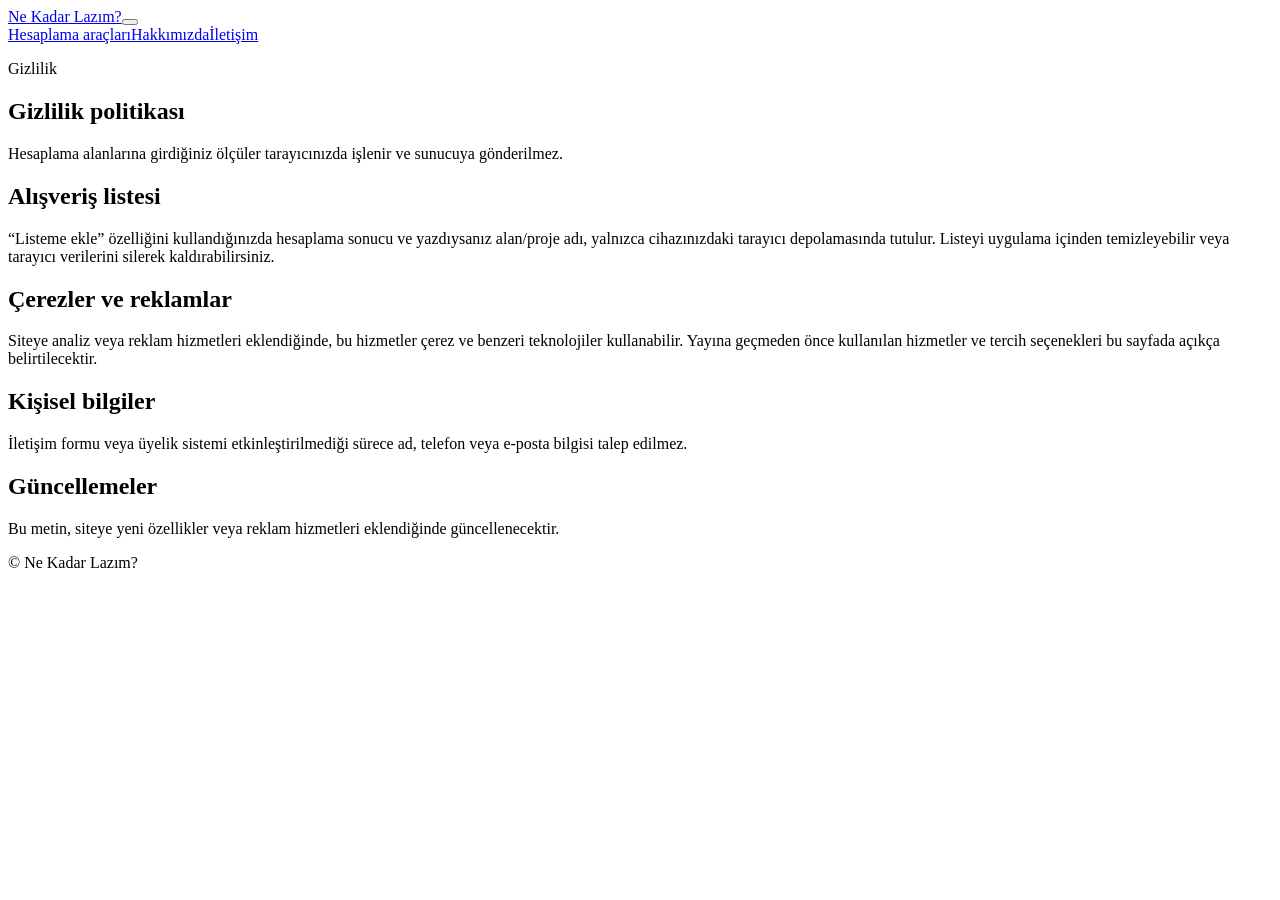
==== gizlilik.html @ e75b8c01 "gizlilik.html dosyasını ekle" ====
<!doctype html>
<html lang="tr">
  <head>
    <meta charset="utf-8"><meta name="viewport" content="width=device-width, initial-scale=1"><meta name="theme-color" content="#0d7c66">
    <meta name="description" content="Ne Kadar Lazım gizlilik bilgileri."><title>Gizlilik | Ne Kadar Lazım?</title><link rel="stylesheet" href="assets/styles.css">
  </head>
  <body>
    <header class="site-header"><div class="container header-inner"><a class="brand" href="index.html"><span class="brand-mark" aria-hidden="true"></span><span>Ne Kadar Lazım?</span></a><button class="menu-button" type="button" aria-label="Menüyü aç" aria-expanded="false"><span></span></button><nav class="site-nav"><a href="index.html#araclar">Hesaplama araçları</a><a href="hakkimizda.html">Hakkımızda</a><a href="iletisim.html">İletişim</a></nav></div></header>
    <main class="content-page"><div class="container"><article class="content-card"><p class="eyebrow">Gizlilik</p><h1>Gizlilik politikası</h1><p>Hesaplama alanlarına girdiğiniz ölçüler tarayıcınızda işlenir ve sunucuya gönderilmez.</p><h2>Alışveriş listesi</h2><p>“Listeme ekle” özelliğini kullandığınızda hesaplama sonucu ve yazdıysanız alan/proje adı, yalnızca cihazınızdaki tarayıcı depolamasında tutulur. Listeyi uygulama içinden temizleyebilir veya tarayıcı verilerini silerek kaldırabilirsiniz.</p><h2>Çerezler ve reklamlar</h2><p>Siteye analiz veya reklam hizmetleri eklendiğinde, bu hizmetler çerez ve benzeri teknolojiler kullanabilir. Yayına geçmeden önce kullanılan hizmetler ve tercih seçenekleri bu sayfada açıkça belirtilecektir.</p><h2>Kişisel bilgiler</h2><p>İletişim formu veya üyelik sistemi etkinleştirilmediği sürece ad, telefon veya e-posta bilgisi talep edilmez.</p><h2>Güncellemeler</h2><p>Bu metin, siteye yeni özellikler veya reklam hizmetleri eklendiğinde güncellenecektir.</p></article></div></main>
    <footer class="site-footer"><div class="container"><div class="footer-bottom">© <span data-current-year></span> Ne Kadar Lazım?</div></div></footer><script type="module" src="assets/site.js"></script>
  </body>
</html>
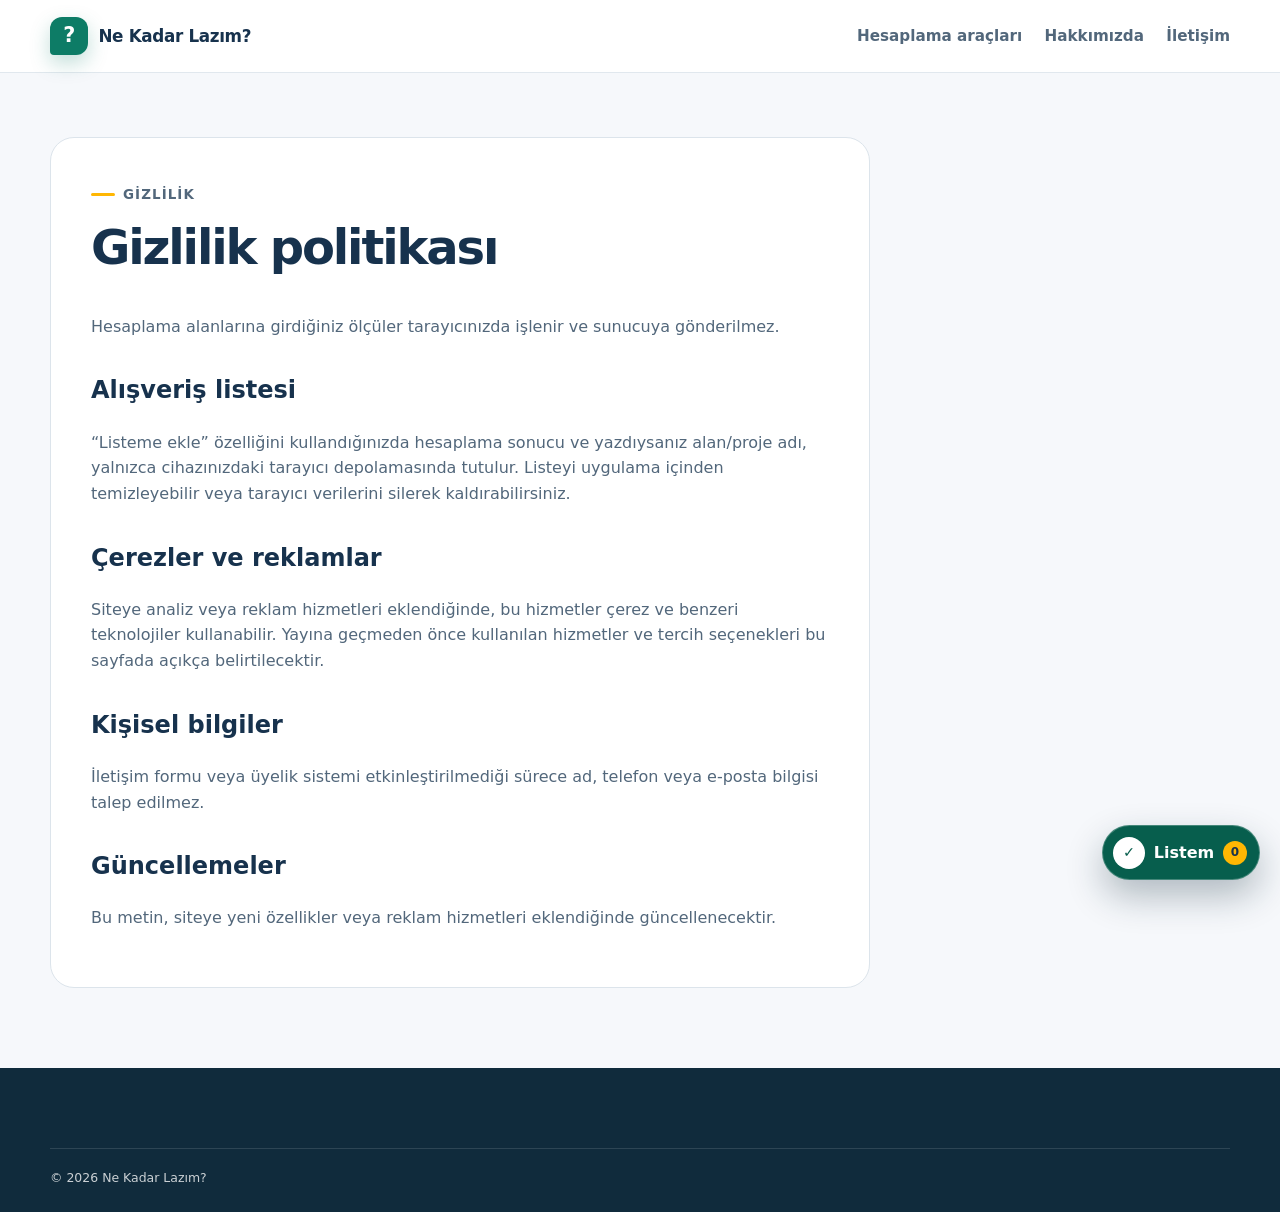
==== commit 551eaf7f: "Satıcı teklif talebi akışını ekle" ====
--- a/gizlilik.html
+++ b/gizlilik.html
@@ -2,11 +2,11 @@
 <html lang="tr">
   <head>
     <meta charset="utf-8"><meta name="viewport" content="width=device-width, initial-scale=1"><meta name="theme-color" content="#0d7c66">
-    <meta name="description" content="Ne Kadar Lazım gizlilik bilgileri."><title>Gizlilik | Ne Kadar Lazım?</title><link rel="stylesheet" href="assets/styles.css">
+    <meta name="description" content="Ne Kadar Lazım gizlilik bilgileri."><title>Gizlilik | Ne Kadar Lazım?</title><link rel="stylesheet" href="assets/styles.css?v=20260723-01">
   </head>
   <body>
     <header class="site-header"><div class="container header-inner"><a class="brand" href="index.html"><span class="brand-mark" aria-hidden="true"></span><span>Ne Kadar Lazım?</span></a><button class="menu-button" type="button" aria-label="Menüyü aç" aria-expanded="false"><span></span></button><nav class="site-nav"><a href="index.html#araclar">Hesaplama araçları</a><a href="hakkimizda.html">Hakkımızda</a><a href="iletisim.html">İletişim</a></nav></div></header>
     <main class="content-page"><div class="container"><article class="content-card"><p class="eyebrow">Gizlilik</p><h1>Gizlilik politikası</h1><p>Hesaplama alanlarına girdiğiniz ölçüler tarayıcınızda işlenir ve sunucuya gönderilmez.</p><h2>Alışveriş listesi</h2><p>“Listeme ekle” özelliğini kullandığınızda hesaplama sonucu ve yazdıysanız alan/proje adı, yalnızca cihazınızdaki tarayıcı depolamasında tutulur. Listeyi uygulama içinden temizleyebilir veya tarayıcı verilerini silerek kaldırabilirsiniz.</p><h2>Çerezler ve reklamlar</h2><p>Siteye analiz veya reklam hizmetleri eklendiğinde, bu hizmetler çerez ve benzeri teknolojiler kullanabilir. Yayına geçmeden önce kullanılan hizmetler ve tercih seçenekleri bu sayfada açıkça belirtilecektir.</p><h2>Kişisel bilgiler</h2><p>İletişim formu veya üyelik sistemi etkinleştirilmediği sürece ad, telefon veya e-posta bilgisi talep edilmez.</p><h2>Güncellemeler</h2><p>Bu metin, siteye yeni özellikler veya reklam hizmetleri eklendiğinde güncellenecektir.</p></article></div></main>
-    <footer class="site-footer"><div class="container"><div class="footer-bottom">© <span data-current-year></span> Ne Kadar Lazım?</div></div></footer><script type="module" src="assets/site.js"></script>
+    <footer class="site-footer"><div class="container"><div class="footer-bottom">© <span data-current-year></span> Ne Kadar Lazım?</div></div></footer><script type="module" src="assets/site.js?v=20260723-01"></script>
   </body>
 </html>
--- a/assets/styles.css
+++ b/assets/styles.css
@@ -0,0 +1,1801 @@
+:root {
+  --ink: #17324d;
+  --ink-soft: #52677b;
+  --brand: #0d7c66;
+  --brand-dark: #075e4d;
+  --brand-soft: #e6f6f1;
+  --accent: #ffb703;
+  --surface: #ffffff;
+  --background: #f6f8fb;
+  --line: #dce4eb;
+  --danger: #bb3e03;
+  --shadow: 0 18px 50px rgba(23, 50, 77, 0.1);
+  --radius-lg: 24px;
+  --radius-md: 16px;
+  --radius-sm: 10px;
+  --max-width: 1180px;
+}
+
+* {
+  box-sizing: border-box;
+}
+
+html {
+  scroll-behavior: smooth;
+}
+
+body {
+  margin: 0;
+  color: var(--ink);
+  background: var(--background);
+  font-family: Inter, ui-sans-serif, system-ui, -apple-system, BlinkMacSystemFont, "Segoe UI", sans-serif;
+  line-height: 1.6;
+  -webkit-font-smoothing: antialiased;
+}
+
+a {
+  color: inherit;
+  text-decoration: none;
+}
+
+button,
+input,
+select {
+  font: inherit;
+}
+
+button,
+a {
+  -webkit-tap-highlight-color: transparent;
+}
+
+.skip-link {
+  position: fixed;
+  left: 1rem;
+  top: -5rem;
+  z-index: 100;
+  padding: 0.75rem 1rem;
+  color: white;
+  background: var(--brand-dark);
+  border-radius: 0.5rem;
+}
+
+.skip-link:focus {
+  top: 1rem;
+}
+
+.container {
+  width: min(calc(100% - 2rem), var(--max-width));
+  margin-inline: auto;
+}
+
+.site-header {
+  position: sticky;
+  top: 0;
+  z-index: 20;
+  background: rgba(255, 255, 255, 0.94);
+  border-bottom: 1px solid rgba(220, 228, 235, 0.85);
+  backdrop-filter: blur(14px);
+}
+
+.header-inner {
+  position: relative;
+  min-height: 72px;
+  display: flex;
+  align-items: center;
+  justify-content: space-between;
+  gap: 1rem;
+}
+
+.brand {
+  display: inline-flex;
+  align-items: center;
+  gap: 0.65rem;
+  font-size: 1.05rem;
+  font-weight: 850;
+  letter-spacing: -0.02em;
+}
+
+.brand-mark {
+  width: 38px;
+  height: 38px;
+  display: grid;
+  place-items: center;
+  color: white;
+  background: var(--brand);
+  border-radius: 12px 12px 12px 4px;
+  box-shadow: 0 8px 20px rgba(13, 124, 102, 0.25);
+}
+
+.brand-mark::before {
+  content: "?";
+  font-size: 1.3rem;
+  font-weight: 900;
+}
+
+.site-nav {
+  display: flex;
+  align-items: center;
+  gap: 1.4rem;
+  font-size: 0.95rem;
+  font-weight: 700;
+}
+
+.site-nav a {
+  color: var(--ink-soft);
+}
+
+.site-nav a:hover,
+.site-nav a:focus-visible {
+  color: var(--brand);
+}
+
+.nav-cta {
+  padding: 0.55rem 0.9rem;
+  color: var(--brand-dark) !important;
+  background: var(--brand-soft);
+  border-radius: 999px;
+}
+
+.menu-button {
+  display: none;
+  width: 44px;
+  height: 44px;
+  padding: 0;
+  color: var(--ink);
+  background: white;
+  border: 1px solid var(--line);
+  border-radius: 12px;
+  cursor: pointer;
+}
+
+.menu-button span,
+.menu-button::before,
+.menu-button::after {
+  content: "";
+  display: block;
+  width: 20px;
+  height: 2px;
+  margin: 4px auto;
+  background: currentColor;
+  border-radius: 4px;
+}
+
+.hero {
+  overflow: hidden;
+  padding: 5.5rem 0 4.5rem;
+  background:
+    radial-gradient(circle at 15% 20%, rgba(255, 183, 3, 0.2), transparent 26rem),
+    radial-gradient(circle at 85% 15%, rgba(13, 124, 102, 0.18), transparent 24rem),
+    linear-gradient(145deg, #f9fffd 0%, #f7f9fc 66%);
+}
+
+.hero-grid {
+  display: grid;
+  grid-template-columns: minmax(0, 1.15fr) minmax(320px, 0.85fr);
+  align-items: center;
+  gap: 4rem;
+}
+
+.eyebrow {
+  display: inline-flex;
+  align-items: center;
+  gap: 0.5rem;
+  margin: 0 0 1rem;
+  color: var(--brand-dark);
+  font-size: 0.84rem;
+  font-weight: 850;
+  letter-spacing: 0.08em;
+  text-transform: uppercase;
+}
+
+.eyebrow::before {
+  content: "";
+  width: 24px;
+  height: 3px;
+  background: var(--accent);
+  border-radius: 99px;
+}
+
+.hero h1,
+.tool-hero h1 {
+  max-width: 800px;
+  margin: 0;
+  font-size: clamp(2.45rem, 7vw, 4.8rem);
+  line-height: 1.02;
+  letter-spacing: -0.055em;
+}
+
+.hero h1 em {
+  color: var(--brand);
+  font-style: normal;
+}
+
+.hero-copy {
+  max-width: 650px;
+  margin: 1.35rem 0 2rem;
+  color: var(--ink-soft);
+  font-size: clamp(1.05rem, 2vw, 1.25rem);
+}
+
+.hero-actions {
+  display: flex;
+  flex-wrap: wrap;
+  align-items: center;
+  gap: 0.9rem;
+}
+
+.primary-button,
+.secondary-button {
+  min-height: 48px;
+  display: inline-flex;
+  align-items: center;
+  justify-content: center;
+  padding: 0.8rem 1.25rem;
+  border: 0;
+  border-radius: 12px;
+  font-weight: 800;
+  cursor: pointer;
+  transition: transform 160ms ease, box-shadow 160ms ease, background 160ms ease;
+}
+
+.primary-button {
+  color: white;
+  background: var(--brand);
+  box-shadow: 0 12px 28px rgba(13, 124, 102, 0.25);
+}
+
+.primary-button:hover {
+  background: var(--brand-dark);
+  transform: translateY(-1px);
+}
+
+.secondary-button {
+  color: var(--ink);
+  background: white;
+  border: 1px solid var(--line);
+}
+
+.hero-proof {
+  margin-top: 1.4rem;
+  color: var(--ink-soft);
+  font-size: 0.9rem;
+}
+
+.hero-proof strong {
+  color: var(--ink);
+}
+
+.hero-visual {
+  position: relative;
+  min-height: 420px;
+  display: grid;
+  place-items: center;
+}
+
+.visual-card {
+  position: relative;
+  z-index: 2;
+  width: min(100%, 390px);
+  padding: 1.5rem;
+  background: rgba(255, 255, 255, 0.96);
+  border: 1px solid white;
+  border-radius: var(--radius-lg);
+  box-shadow: var(--shadow);
+  transform: rotate(2deg);
+}
+
+.visual-card::before {
+  content: "Hızlı örnek";
+  display: inline-flex;
+  padding: 0.35rem 0.65rem;
+  color: var(--brand-dark);
+  background: var(--brand-soft);
+  border-radius: 99px;
+  font-size: 0.76rem;
+  font-weight: 850;
+}
+
+.visual-card h2 {
+  margin: 1rem 0 1.2rem;
+  font-size: 1.35rem;
+  line-height: 1.25;
+}
+
+.mock-fields {
+  display: grid;
+  grid-template-columns: 1fr 1fr;
+  gap: 0.65rem;
+}
+
+.mock-field {
+  padding: 0.75rem;
+  color: var(--ink-soft);
+  background: var(--background);
+  border: 1px solid var(--line);
+  border-radius: 10px;
+  font-size: 0.82rem;
+}
+
+.mock-field strong {
+  display: block;
+  margin-top: 0.2rem;
+  color: var(--ink);
+  font-size: 1rem;
+}
+
+.mock-result {
+  margin-top: 0.8rem;
+  padding: 1rem;
+  color: white;
+  background: var(--brand);
+  border-radius: 14px;
+}
+
+.mock-result small,
+.mock-result strong {
+  display: block;
+}
+
+.mock-result strong {
+  margin-top: 0.15rem;
+  font-size: 1.5rem;
+}
+
+.visual-blob {
+  position: absolute;
+  width: 340px;
+  height: 340px;
+  background: var(--accent);
+  border-radius: 42% 58% 62% 38% / 40% 45% 55% 60%;
+  opacity: 0.18;
+  animation: blob 10s ease-in-out infinite alternate;
+}
+
+@keyframes blob {
+  to {
+    border-radius: 58% 42% 35% 65% / 55% 62% 38% 45%;
+    transform: rotate(12deg) scale(1.06);
+  }
+}
+
+.section {
+  padding: 5rem 0;
+}
+
+.section-white {
+  background: white;
+}
+
+.section-heading {
+  max-width: 720px;
+  margin-bottom: 2rem;
+}
+
+.section-heading h2 {
+  margin: 0 0 0.65rem;
+  font-size: clamp(1.9rem, 4vw, 3rem);
+  line-height: 1.12;
+  letter-spacing: -0.04em;
+}
+
+.section-heading p {
+  margin: 0;
+  color: var(--ink-soft);
+  font-size: 1.05rem;
+}
+
+.search-box {
+  position: relative;
+  max-width: 650px;
+  margin-bottom: 2rem;
+}
+
+.search-box input {
+  width: 100%;
+  min-height: 56px;
+  padding: 0.8rem 1rem 0.8rem 3rem;
+  color: var(--ink);
+  background: white;
+  border: 1px solid var(--line);
+  border-radius: 14px;
+  outline: none;
+  box-shadow: 0 10px 30px rgba(23, 50, 77, 0.06);
+}
+
+.search-box input:focus {
+  border-color: var(--brand);
+  box-shadow: 0 0 0 4px rgba(13, 124, 102, 0.12);
+}
+
+.search-box::before {
+  content: "⌕";
+  position: absolute;
+  left: 1rem;
+  top: 50%;
+  color: var(--brand);
+  font-size: 1.5rem;
+  transform: translateY(-52%);
+}
+
+.tool-grid {
+  display: grid;
+  grid-template-columns: repeat(3, minmax(0, 1fr));
+  gap: 1rem;
+}
+
+.tool-card {
+  min-height: 210px;
+  display: flex;
+  flex-direction: column;
+  padding: 1.4rem;
+  background: white;
+  border: 1px solid var(--line);
+  border-radius: var(--radius-md);
+  box-shadow: 0 10px 30px rgba(23, 50, 77, 0.05);
+  transition: transform 180ms ease, border-color 180ms ease, box-shadow 180ms ease;
+}
+
+.tool-card:hover {
+  border-color: rgba(13, 124, 102, 0.45);
+  box-shadow: 0 18px 40px rgba(23, 50, 77, 0.1);
+  transform: translateY(-3px);
+}
+
+.tool-icon {
+  width: 48px;
+  height: 48px;
+  display: grid;
+  place-items: center;
+  margin-bottom: 1rem;
+  background: var(--brand-soft);
+  border-radius: 14px;
+  font-size: 1.4rem;
+}
+
+.tool-card h3 {
+  margin: 0 0 0.4rem;
+  font-size: 1.12rem;
+  letter-spacing: -0.02em;
+}
+
+.tool-card p {
+  margin: 0 0 1rem;
+  color: var(--ink-soft);
+  font-size: 0.93rem;
+}
+
+.tool-link {
+  margin-top: auto;
+  color: var(--brand);
+  font-size: 0.9rem;
+  font-weight: 850;
+}
+
+.tool-link::after {
+  content: " →";
+}
+
+.empty-state {
+  padding: 2rem;
+  text-align: center;
+  color: var(--ink-soft);
+  background: white;
+  border: 1px dashed var(--line);
+  border-radius: var(--radius-md);
+}
+
+.feature-grid {
+  display: grid;
+  grid-template-columns: repeat(3, 1fr);
+  gap: 1.25rem;
+}
+
+.feature {
+  padding: 1.4rem;
+  background: var(--background);
+  border-radius: var(--radius-md);
+}
+
+.feature-number {
+  width: 36px;
+  height: 36px;
+  display: grid;
+  place-items: center;
+  color: white;
+  background: var(--brand);
+  border-radius: 10px;
+  font-weight: 900;
+}
+
+.feature h3 {
+  margin: 1rem 0 0.35rem;
+}
+
+.feature p {
+  margin: 0;
+  color: var(--ink-soft);
+}
+
+.ad-slot {
+  min-height: 110px;
+  display: grid;
+  place-items: center;
+  padding: 1rem;
+  color: #8493a1;
+  background: #f1f4f7;
+  border: 1px dashed #cbd5dd;
+  border-radius: 12px;
+  font-size: 0.75rem;
+  letter-spacing: 0.05em;
+  text-align: center;
+  text-transform: uppercase;
+}
+
+/* Gerçek reklam kodu bağlanana kadar boş yer tutucuları ziyaretçiden gizle. */
+body:not(.ads-enabled) .ad-slot {
+  display: none;
+}
+
+.home-ad {
+  margin-top: 2rem;
+}
+
+.faq-list {
+  display: grid;
+  gap: 0.75rem;
+}
+
+.faq-list details {
+  padding: 1rem 1.1rem;
+  background: white;
+  border: 1px solid var(--line);
+  border-radius: 12px;
+}
+
+.faq-list summary {
+  font-weight: 800;
+  cursor: pointer;
+}
+
+.faq-list p {
+  margin: 0.75rem 0 0;
+  color: var(--ink-soft);
+}
+
+.tool-hero {
+  padding: 3.5rem 0 2.5rem;
+  background: linear-gradient(155deg, #f0fbf8 0%, #f7f9fc 70%);
+}
+
+.breadcrumbs {
+  display: flex;
+  flex-wrap: wrap;
+  align-items: center;
+  gap: 0.45rem;
+  margin-bottom: 1rem;
+  color: var(--ink-soft);
+  font-size: 0.86rem;
+}
+
+.breadcrumbs a {
+  color: var(--brand);
+  font-weight: 750;
+}
+
+.tool-hero h1 {
+  font-size: clamp(2.3rem, 6vw, 4rem);
+}
+
+.tool-hero p {
+  max-width: 680px;
+  margin: 1rem 0 0;
+  color: var(--ink-soft);
+  font-size: 1.08rem;
+}
+
+.tool-main {
+  padding: 3rem 0 5rem;
+}
+
+.tool-layout {
+  display: grid;
+  grid-template-columns: minmax(0, 1fr) 290px;
+  align-items: start;
+  gap: 1.5rem;
+}
+
+.calculator-card {
+  overflow: hidden;
+  background: white;
+  border: 1px solid var(--line);
+  border-radius: var(--radius-lg);
+  box-shadow: var(--shadow);
+}
+
+.calculator-title {
+  padding: 1.7rem 1.7rem 1.2rem;
+}
+
+.calculator-title h2 {
+  margin: 0.6rem 0 0.25rem;
+  font-size: 1.55rem;
+  letter-spacing: -0.03em;
+}
+
+.calculator-title p {
+  margin: 0;
+  color: var(--ink-soft);
+}
+
+.calculator-badge {
+  display: inline-flex;
+  padding: 0.3rem 0.6rem;
+  color: var(--brand-dark);
+  background: var(--brand-soft);
+  border-radius: 99px;
+  font-size: 0.75rem;
+  font-weight: 850;
+}
+
+.calculator-form {
+  padding: 0 1.7rem 1.7rem;
+}
+
+.form-grid {
+  display: grid;
+  grid-template-columns: repeat(2, minmax(0, 1fr));
+  gap: 1rem;
+}
+
+.field {
+  display: grid;
+  gap: 0.4rem;
+  color: var(--ink);
+  font-size: 0.88rem;
+  font-weight: 750;
+}
+
+.field small {
+  color: var(--ink-soft);
+  font-size: 0.76rem;
+  font-weight: 650;
+}
+
+.project-field {
+  grid-column: 1 / -1;
+}
+
+.input-wrap {
+  position: relative;
+  display: block;
+}
+
+.field input,
+.field select,
+.field textarea {
+  width: 100%;
+  min-height: 48px;
+  padding: 0.65rem 3.5rem 0.65rem 0.8rem;
+  color: var(--ink);
+  background: var(--surface);
+  border: 1px solid var(--line);
+  border-radius: 10px;
+  outline: none;
+  font-weight: 650;
+}
+
+.field textarea {
+  min-height: 92px;
+  resize: vertical;
+  font-family: inherit;
+  line-height: 1.45;
+}
+
+.description-field {
+  grid-column: 1 / -1;
+}
+
+.checkbox-field {
+  grid-column: 1 / -1;
+  display: inline-flex;
+  align-items: center;
+  justify-self: start;
+  gap: 0.5rem;
+  min-height: auto;
+  padding: 0.2rem 0;
+  background: transparent;
+  border: 0;
+  cursor: pointer;
+}
+
+.checkbox-field input {
+  flex: 0 0 auto;
+  width: 18px;
+  height: 18px;
+  min-height: 18px;
+  padding: 0;
+  margin: 0;
+  accent-color: var(--brand);
+}
+
+.form-guidance {
+  grid-column: 1 / -1;
+  padding: 0.9rem 1rem;
+  color: var(--ink-soft);
+  background: var(--background);
+  border-left: 3px solid var(--brand);
+  border-radius: 8px;
+  font-size: 0.8rem;
+}
+
+.interpretation-preview {
+  grid-column: 1 / -1;
+  margin: -0.15rem 0 0;
+  color: #7b8993;
+  font-size: 0.78rem;
+  font-style: italic;
+  font-weight: 500;
+  line-height: 1.45;
+}
+
+.form-guidance strong {
+  color: var(--ink);
+}
+
+.form-guidance ul {
+  margin: 0.45rem 0 0;
+  padding-left: 1.1rem;
+}
+
+.form-guidance li + li {
+  margin-top: 0.25rem;
+}
+
+.shared-fields,
+.multi-entry-list,
+.multi-entry,
+.entry-fields,
+.tool-tips,
+.multi-results {
+  grid-column: 1 / -1;
+}
+
+.shared-fields,
+.entry-fields {
+  display: grid;
+  grid-template-columns: repeat(2, minmax(0, 1fr));
+  gap: 1rem;
+}
+
+.multi-entry-list,
+.multi-results {
+  display: grid;
+  gap: 1rem;
+}
+
+.multi-entry {
+  padding: 1rem;
+  border: 1px solid #dbe7e3;
+  border-radius: 16px;
+  background: #f8fbfa;
+}
+
+.multi-entry-heading {
+  display: flex;
+  align-items: center;
+  justify-content: space-between;
+  gap: 1rem;
+  margin-bottom: 0.9rem;
+}
+
+.multi-entry-heading h3,
+.multi-result h3,
+.tool-tips h2 {
+  margin: 0;
+}
+
+.entry-name-field {
+  margin-bottom: 1rem;
+}
+
+.add-entry,
+.remove-entry {
+  border: 1px solid var(--brand);
+  border-radius: 10px;
+  background: #fff;
+  color: var(--brand-dark);
+  font: inherit;
+  font-weight: 700;
+  cursor: pointer;
+}
+
+.add-entry {
+  width: 100%;
+  padding: 0.8rem 1rem;
+}
+
+.remove-entry {
+  padding: 0.4rem 0.7rem;
+  border-color: #ddb9b9;
+  color: #9d3434;
+}
+
+.multi-result {
+  padding: 1rem;
+  border: 1px solid rgba(255, 255, 255, 0.2);
+  border-radius: 16px;
+  background: rgba(255, 255, 255, 0.08);
+}
+
+.multi-result > h3 {
+  margin-bottom: 0.75rem;
+  color: white;
+}
+
+.tool-tips {
+  margin-top: 1.25rem;
+  padding: 1.25rem;
+  border-radius: 16px;
+  background: #f1f8f6;
+}
+
+.tool-tips h2 {
+  font-size: 1.15rem;
+}
+
+.tool-tips ul {
+  margin: 0.85rem 0 0;
+  padding-left: 1.2rem;
+  color: var(--ink-soft);
+}
+
+.tool-tips li + li {
+  margin-top: 0.45rem;
+}
+
+.field select {
+  padding-right: 0.8rem;
+}
+
+.field input:focus,
+.field select:focus,
+.field textarea:focus {
+  border-color: var(--brand);
+  box-shadow: 0 0 0 3px rgba(13, 124, 102, 0.12);
+}
+
+.field.is-invalid input,
+.field.is-invalid select {
+  border-color: var(--danger);
+  box-shadow: 0 0 0 3px rgba(187, 62, 3, 0.1);
+}
+
+.field-unit {
+  position: absolute;
+  right: 0.8rem;
+  top: 50%;
+  color: var(--ink-soft);
+  font-size: 0.8rem;
+  font-weight: 700;
+  transform: translateY(-50%);
+  pointer-events: none;
+}
+
+.calculate-button {
+  width: 100%;
+  margin-top: 1.25rem;
+}
+
+.live-hint,
+.form-message {
+  margin: 0.65rem 0 0;
+  font-size: 0.78rem;
+  text-align: center;
+}
+
+.live-hint {
+  color: var(--ink-soft);
+}
+
+.form-message {
+  color: var(--danger);
+  font-weight: 750;
+}
+
+.calculator-result {
+  padding: 1.7rem;
+  color: white;
+  background: linear-gradient(145deg, var(--brand) 0%, var(--brand-dark) 100%);
+}
+
+.result-heading span,
+.result-heading strong {
+  display: block;
+}
+
+.result-ready {
+  display: flex;
+  align-items: center;
+  gap: 0.85rem;
+}
+
+.result-ready-icon {
+  flex: 0 0 auto;
+  width: 46px;
+  height: 46px;
+  display: grid;
+  place-items: center;
+  color: var(--brand-dark);
+  background: white;
+  border-radius: 50%;
+  font-size: 1.35rem;
+  font-weight: 900;
+}
+
+.result-ready strong,
+.result-ready div > span {
+  display: block;
+}
+
+.result-ready strong {
+  color: white;
+  font-size: 1.25rem;
+}
+
+.result-ready div > span {
+  margin-top: 0.15rem;
+  color: rgba(255, 255, 255, 0.76);
+  font-size: 0.82rem;
+}
+
+.result-heading span {
+  color: rgba(255, 255, 255, 0.75);
+  font-size: 0.82rem;
+  font-weight: 700;
+}
+
+.result-heading strong {
+  margin-top: 0.2rem;
+  font-size: clamp(1.7rem, 5vw, 2.5rem);
+  line-height: 1.15;
+  letter-spacing: -0.04em;
+}
+
+.result-list {
+  display: grid;
+  grid-template-columns: repeat(3, 1fr);
+  gap: 0.65rem;
+  margin: 1.4rem 0 0;
+}
+
+.result-list div {
+  padding: 0.8rem;
+  background: rgba(255, 255, 255, 0.1);
+  border: 1px solid rgba(255, 255, 255, 0.12);
+  border-radius: 10px;
+}
+
+.result-list dt {
+  color: rgba(255, 255, 255, 0.72);
+  font-size: 0.75rem;
+}
+
+.result-list dd {
+  margin: 0.2rem 0 0;
+  font-size: 0.95rem;
+  font-weight: 850;
+}
+
+body[data-tool="boya"] .result-list div:nth-child(6) {
+  grid-column: 1;
+  grid-row: 3;
+}
+
+body[data-tool="boya"] .result-list div:nth-child(7) {
+  grid-column: 2;
+  grid-row: 3;
+}
+
+body[data-tool="boya"] .result-list div:nth-child(8) {
+  grid-column: 3;
+  grid-row: 3;
+}
+
+.result-note {
+  margin: 0.35rem 0 0;
+  color: rgba(255, 255, 255, 0.82);
+  font-size: 0.8rem;
+  line-height: 1.55;
+}
+
+.result-advice {
+  margin-top: 1rem;
+  padding: 1rem;
+  background: rgba(255, 255, 255, 0.1);
+  border: 1px solid rgba(255, 255, 255, 0.14);
+  border-radius: 10px;
+}
+
+.result-advice > strong {
+  display: block;
+  color: white;
+  font-size: 0.95rem;
+}
+
+.master-guide {
+  display: grid;
+  grid-template-columns: repeat(3, minmax(0, 1fr));
+  gap: 14px;
+  margin-top: 18px;
+}
+
+.master-guide-section {
+  padding: 18px;
+  border: 1px solid rgba(255, 255, 255, 0.2);
+  border-radius: 18px;
+  background: rgba(255, 255, 255, 0.09);
+}
+
+.master-guide-section h3 {
+  display: flex;
+  align-items: center;
+  gap: 9px;
+  margin: 0 0 12px;
+  font-size: 1rem;
+  color: #fff;
+}
+
+.master-guide-section h3 span {
+  display: grid;
+  width: 28px;
+  height: 28px;
+  place-items: center;
+  border-radius: 50%;
+  background: rgba(255, 255, 255, 0.16);
+  font-size: 0.85rem;
+}
+
+.master-guide-section ul,
+.master-guide-section ol {
+  display: grid;
+  gap: 9px;
+  margin: 0;
+  padding-left: 20px;
+}
+
+.master-guide-section li {
+  line-height: 1.45;
+  color: rgba(255, 255, 255, 0.9);
+}
+
+.result-actions {
+  display: flex;
+  flex-wrap: wrap;
+  gap: 0.6rem;
+  margin-top: 1rem;
+}
+
+.result-action {
+  margin-top: 1rem;
+  padding: 0.55rem 0.8rem;
+  color: white;
+  background: rgba(255, 255, 255, 0.14);
+  border: 1px solid rgba(255, 255, 255, 0.22);
+  border-radius: 9px;
+  font-size: 0.8rem;
+  font-weight: 800;
+  cursor: pointer;
+}
+
+.result-actions .result-action {
+  margin-top: 0;
+}
+
+.result-action.add-result {
+  color: var(--brand-dark);
+  background: white;
+  border-color: white;
+}
+
+.result-invalid {
+  margin: 0;
+  padding: 1rem;
+  color: white;
+  background: rgba(255, 255, 255, 0.12);
+  border: 1px solid rgba(255, 255, 255, 0.18);
+  border-radius: 10px;
+  font-weight: 750;
+}
+
+.shopping-list-trigger {
+  position: fixed;
+  right: 1.25rem;
+  bottom: 1.25rem;
+  z-index: 35;
+  min-height: 52px;
+  display: inline-flex;
+  align-items: center;
+  gap: 0.55rem;
+  padding: 0.65rem 0.75rem 0.65rem 0.65rem;
+  color: white;
+  background: var(--brand-dark);
+  border: 1px solid rgba(255, 255, 255, 0.25);
+  border-radius: 999px;
+  box-shadow: 0 16px 36px rgba(16, 43, 60, 0.3);
+  font-weight: 850;
+  cursor: pointer;
+}
+
+.shopping-list-trigger:hover,
+.shopping-list-trigger:focus-visible {
+  background: var(--brand);
+}
+
+.shopping-list-icon {
+  width: 32px;
+  height: 32px;
+  display: grid;
+  place-items: center;
+  color: var(--brand-dark);
+  background: white;
+  border-radius: 50%;
+  font-size: 0.9rem;
+}
+
+.shopping-list-count {
+  min-width: 24px;
+  height: 24px;
+  display: grid;
+  place-items: center;
+  padding-inline: 0.35rem;
+  color: var(--ink);
+  background: var(--accent);
+  border-radius: 99px;
+  font-size: 0.75rem;
+}
+
+.shopping-list-dialog {
+  width: min(calc(100% - 2rem), 680px);
+  max-height: min(88dvh, 820px);
+  padding: 0;
+  color: var(--ink);
+  background: white;
+  border: 1px solid var(--line);
+  border-radius: 22px;
+  box-shadow: 0 30px 90px rgba(16, 43, 60, 0.35);
+}
+
+.shopping-list-dialog::backdrop {
+  background: rgba(16, 43, 60, 0.62);
+  backdrop-filter: blur(4px);
+}
+
+.shopping-list-shell {
+  max-height: min(88dvh, 820px);
+  display: flex;
+  flex-direction: column;
+}
+
+.shopping-list-header,
+.shopping-list-footer {
+  display: flex;
+  align-items: center;
+  justify-content: space-between;
+  gap: 1rem;
+  padding: 1.2rem 1.35rem;
+  background: white;
+}
+
+.shopping-list-header {
+  border-bottom: 1px solid var(--line);
+}
+
+.shopping-list-eyebrow {
+  color: var(--brand);
+  font-size: 0.7rem;
+  font-weight: 850;
+  letter-spacing: 0.06em;
+  text-transform: uppercase;
+}
+
+.shopping-list-header h2 {
+  margin: 0.1rem 0 0;
+  font-size: 1.35rem;
+  letter-spacing: -0.03em;
+}
+
+.shopping-list-close {
+  flex: 0 0 auto;
+  width: 42px;
+  height: 42px;
+  padding: 0;
+  color: var(--ink-soft);
+  background: var(--background);
+  border: 1px solid var(--line);
+  border-radius: 50%;
+  font-size: 1.5rem;
+  cursor: pointer;
+}
+
+.shopping-list-content {
+  min-height: 220px;
+  overflow-y: auto;
+  padding: 1rem 1.35rem;
+  background: var(--background);
+}
+
+.quote-panel {
+  overflow-y: auto;
+  padding: 1.35rem;
+  background: var(--background);
+}
+
+.quote-panel-heading {
+  margin-bottom: 1rem;
+}
+
+.quote-panel-heading h3 {
+  margin: 0.15rem 0 0.35rem;
+  font-size: 1.35rem;
+}
+
+.quote-panel-heading p,
+.quote-disclaimer {
+  margin: 0;
+  color: var(--ink-soft);
+  font-size: 0.86rem;
+  line-height: 1.5;
+}
+
+.quote-form {
+  display: grid;
+  grid-template-columns: repeat(2, minmax(0, 1fr));
+  gap: 0.8rem;
+}
+
+.quote-field {
+  display: grid;
+  gap: 0.35rem;
+  color: var(--ink-soft);
+  font-size: 0.78rem;
+  font-weight: 800;
+}
+
+.quote-field-wide,
+.quote-disclaimer,
+.quote-form-actions,
+.quote-status {
+  grid-column: 1 / -1;
+}
+
+.quote-field input,
+.quote-field textarea {
+  width: 100%;
+  padding: 0.7rem 0.75rem;
+  color: var(--ink);
+  background: white;
+  border: 1px solid var(--line);
+  border-radius: 9px;
+  font: inherit;
+  font-weight: 500;
+  resize: vertical;
+}
+
+.quote-field input:focus,
+.quote-field textarea:focus {
+  outline: 3px solid rgba(13, 124, 102, 0.18);
+  border-color: var(--brand);
+}
+
+.quote-form-actions {
+  display: flex;
+  justify-content: flex-end;
+  gap: 0.6rem;
+  padding-top: 0.25rem;
+}
+
+.quote-form-actions button {
+  min-height: 44px;
+}
+
+.quote-status {
+  margin: 0;
+  padding: 0.65rem 0.75rem;
+  color: var(--brand-dark);
+  background: var(--brand-soft);
+  border-radius: 9px;
+  font-size: 0.8rem;
+  font-weight: 750;
+}
+
+.shopping-list-empty {
+  min-height: 250px;
+  display: grid;
+  align-content: center;
+  justify-items: center;
+  padding: 2rem;
+  text-align: center;
+}
+
+.shopping-list-empty > span {
+  width: 52px;
+  height: 52px;
+  display: grid;
+  place-items: center;
+  color: var(--brand);
+  background: var(--brand-soft);
+  border-radius: 50%;
+  font-size: 1.5rem;
+}
+
+.shopping-list-empty h3 {
+  margin: 0.9rem 0 0.2rem;
+}
+
+.shopping-list-empty p {
+  max-width: 360px;
+  margin: 0;
+  color: var(--ink-soft);
+  font-size: 0.88rem;
+}
+
+.saved-results {
+  display: grid;
+  gap: 0.8rem;
+  margin: 0;
+  padding: 0;
+  list-style: none;
+}
+
+.saved-result {
+  padding: 1rem;
+  background: white;
+  border: 1px solid var(--line);
+  border-radius: 14px;
+}
+
+.saved-result-heading {
+  display: flex;
+  align-items: start;
+  justify-content: space-between;
+  gap: 1rem;
+}
+
+.saved-result-heading span {
+  color: var(--ink-soft);
+  font-size: 0.72rem;
+}
+
+.saved-result-heading h3 {
+  margin: 0.05rem 0 0;
+  font-size: 1rem;
+}
+
+.saved-result-heading button {
+  padding: 0.3rem 0.55rem;
+  color: var(--danger);
+  background: #fff7f2;
+  border: 1px solid #f1d1bf;
+  border-radius: 8px;
+  font-size: 0.72rem;
+  font-weight: 800;
+  cursor: pointer;
+}
+
+.saved-result-total {
+  display: block;
+  margin-top: 0.8rem;
+  color: var(--brand-dark);
+  font-size: 1.2rem;
+}
+
+.saved-result details {
+  margin-top: 0.6rem;
+}
+
+.saved-result summary {
+  color: var(--ink-soft);
+  font-size: 0.78rem;
+  font-weight: 750;
+  cursor: pointer;
+}
+
+.saved-result dl {
+  margin: 0.6rem 0 0;
+}
+
+.saved-result dl div {
+  display: flex;
+  justify-content: space-between;
+  gap: 1rem;
+  padding: 0.35rem 0;
+  border-top: 1px solid var(--line);
+  font-size: 0.76rem;
+}
+
+.saved-result dt {
+  color: var(--ink-soft);
+}
+
+.saved-result dd {
+  margin: 0;
+  font-weight: 800;
+  text-align: right;
+}
+
+.shopping-list-footer {
+  border-top: 1px solid var(--line);
+  flex-wrap: wrap;
+}
+
+.shopping-list-footer .quote-open {
+  margin-right: auto;
+}
+
+.list-primary,
+.list-secondary {
+  min-height: 44px;
+  padding: 0.65rem 0.9rem;
+  border-radius: 10px;
+  font-weight: 800;
+  cursor: pointer;
+}
+
+.list-primary {
+  color: white;
+  background: var(--brand);
+  border: 1px solid var(--brand);
+}
+
+.list-secondary {
+  color: var(--danger);
+  background: white;
+  border: 1px solid var(--line);
+}
+
+.list-primary:disabled,
+.list-secondary:disabled {
+  opacity: 0.45;
+  cursor: not-allowed;
+}
+
+.tool-sidebar {
+  display: grid;
+  gap: 1rem;
+}
+
+.side-card {
+  padding: 1.2rem;
+  background: white;
+  border: 1px solid var(--line);
+  border-radius: var(--radius-md);
+}
+
+.side-card h3 {
+  margin: 0 0 0.75rem;
+  font-size: 1rem;
+}
+
+.side-links {
+  display: grid;
+  gap: 0.55rem;
+}
+
+.side-links a {
+  color: var(--ink-soft);
+  font-size: 0.9rem;
+  font-weight: 700;
+}
+
+.side-links a:hover {
+  color: var(--brand);
+}
+
+.guide-card {
+  max-width: 850px;
+  margin-top: 2rem;
+  padding: clamp(1.4rem, 4vw, 2.2rem);
+  background: white;
+  border: 1px solid var(--line);
+  border-radius: var(--radius-lg);
+}
+
+.guide-card h2,
+.guide-card h3 {
+  letter-spacing: -0.025em;
+}
+
+.guide-card h2 {
+  margin-top: 0;
+}
+
+.guide-card p,
+.guide-card li {
+  color: var(--ink-soft);
+}
+
+.content-page {
+  min-height: 65vh;
+  padding: 4rem 0 5rem;
+}
+
+.content-card {
+  max-width: 820px;
+  padding: clamp(1.4rem, 4vw, 2.5rem);
+  background: white;
+  border: 1px solid var(--line);
+  border-radius: var(--radius-lg);
+}
+
+.content-card h1 {
+  margin-top: 0;
+  font-size: clamp(2rem, 5vw, 3rem);
+  line-height: 1.1;
+  letter-spacing: -0.045em;
+}
+
+.content-card h2 {
+  margin-top: 2rem;
+}
+
+.content-card p,
+.content-card li {
+  color: var(--ink-soft);
+}
+
+.site-footer {
+  padding: 3rem 0 1.5rem;
+  color: rgba(255, 255, 255, 0.78);
+  background: #102b3c;
+}
+
+.footer-grid {
+  display: grid;
+  grid-template-columns: 1.4fr 1fr 1fr;
+  gap: 2rem;
+}
+
+.footer-brand {
+  color: white;
+}
+
+.footer-copy {
+  max-width: 420px;
+  margin: 1rem 0 0;
+  font-size: 0.9rem;
+}
+
+.footer-title {
+  margin: 0 0 0.8rem;
+  color: white;
+  font-size: 0.9rem;
+  font-weight: 850;
+}
+
+.footer-links {
+  display: grid;
+  gap: 0.5rem;
+  font-size: 0.88rem;
+}
+
+.footer-links a:hover {
+  color: white;
+}
+
+.footer-bottom {
+  margin-top: 2rem;
+  padding-top: 1.2rem;
+  border-top: 1px solid rgba(255, 255, 255, 0.12);
+  font-size: 0.78rem;
+}
+
+@media (max-width: 900px) {
+  .hero-grid,
+  .tool-layout {
+    grid-template-columns: 1fr;
+  }
+
+  .hero-grid {
+    gap: 2rem;
+  }
+
+  .hero-visual {
+    min-height: 360px;
+  }
+
+  .tool-grid {
+    grid-template-columns: repeat(2, minmax(0, 1fr));
+  }
+
+  .tool-sidebar {
+    grid-template-columns: 1fr 1fr;
+  }
+
+  .result-list {
+    grid-template-columns: 1fr;
+  }
+
+  body[data-tool="boya"] .result-list div:nth-child(6),
+  body[data-tool="boya"] .result-list div:nth-child(7),
+  body[data-tool="boya"] .result-list div:nth-child(8) {
+    grid-column: auto;
+    grid-row: auto;
+  }
+}
+
+@media (max-width: 680px) {
+  .master-guide {
+    grid-template-columns: 1fr;
+  }
+  .container {
+    width: min(calc(100% - 1.25rem), var(--max-width));
+  }
+
+  .shared-fields,
+  .entry-fields {
+    grid-template-columns: 1fr;
+  }
+
+  .menu-button {
+    display: block;
+  }
+
+  .site-nav {
+    position: absolute;
+    left: 0.65rem;
+    right: 0.65rem;
+    top: calc(100% + 0.5rem);
+    display: none;
+    align-items: stretch;
+    padding: 0.8rem;
+    background: white;
+    border: 1px solid var(--line);
+    border-radius: 14px;
+    box-shadow: var(--shadow);
+  }
+
+  .site-nav.is-open {
+    display: grid;
+  }
+
+  .site-nav a {
+    padding: 0.65rem 0.75rem;
+  }
+
+  .hero {
+    padding: 3.5rem 0 3rem;
+  }
+
+  .hero h1 {
+    font-size: clamp(2.5rem, 13vw, 3.8rem);
+  }
+
+  .hero-actions {
+    display: grid;
+  }
+
+  .hero-actions a {
+    width: 100%;
+  }
+
+  .hero-visual {
+    min-height: 320px;
+  }
+
+  .visual-card {
+    transform: none;
+  }
+
+  .section {
+    padding: 3.5rem 0;
+  }
+
+  .tool-grid,
+  .feature-grid,
+  .footer-grid,
+  .form-grid,
+  .tool-sidebar {
+    grid-template-columns: 1fr;
+  }
+
+  .tool-card {
+    min-height: 190px;
+  }
+
+  .tool-hero {
+    padding: 2.5rem 0 2rem;
+  }
+
+  .tool-main {
+    padding: 1.25rem 0 3.5rem;
+  }
+
+  .calculator-title,
+  .calculator-form,
+  .calculator-result {
+    padding-left: 1rem;
+    padding-right: 1rem;
+  }
+
+  .calculator-card,
+  .guide-card,
+  .content-card {
+    border-radius: 18px;
+  }
+
+  .result-actions {
+    display: grid;
+  }
+
+  .result-action {
+    width: 100%;
+  }
+
+  .shopping-list-trigger {
+    right: 0.75rem;
+    bottom: 0.75rem;
+  }
+
+  .shopping-list-dialog {
+    width: calc(100% - 1rem);
+    max-height: calc(100dvh - 1rem);
+    margin: auto auto 0.5rem;
+    border-radius: 20px;
+  }
+
+  .shopping-list-shell {
+    max-height: calc(100dvh - 1rem);
+  }
+
+  .shopping-list-header,
+  .shopping-list-footer {
+    padding: 1rem;
+  }
+
+  .shopping-list-content {
+    padding: 0.8rem;
+  }
+
+  .quote-panel {
+    padding: 1rem;
+  }
+
+  .quote-form {
+    grid-template-columns: 1fr;
+  }
+
+  .quote-field-wide,
+  .quote-disclaimer,
+  .quote-form-actions,
+  .quote-status {
+    grid-column: auto;
+  }
+
+  .quote-form-actions {
+    display: grid;
+    grid-template-columns: 1fr;
+  }
+
+  .shopping-list-footer {
+    display: grid;
+    grid-template-columns: 1fr 1.25fr;
+  }
+
+  .shopping-list-footer .quote-open {
+    width: 100%;
+    margin-right: 0;
+    grid-column: 1 / -1;
+  }
+}
+
+@media (prefers-reduced-motion: reduce) {
+  *,
+  *::before,
+  *::after {
+    scroll-behavior: auto !important;
+    animation-duration: 0.01ms !important;
+    animation-iteration-count: 1 !important;
+    transition-duration: 0.01ms !important;
+  }
+}
